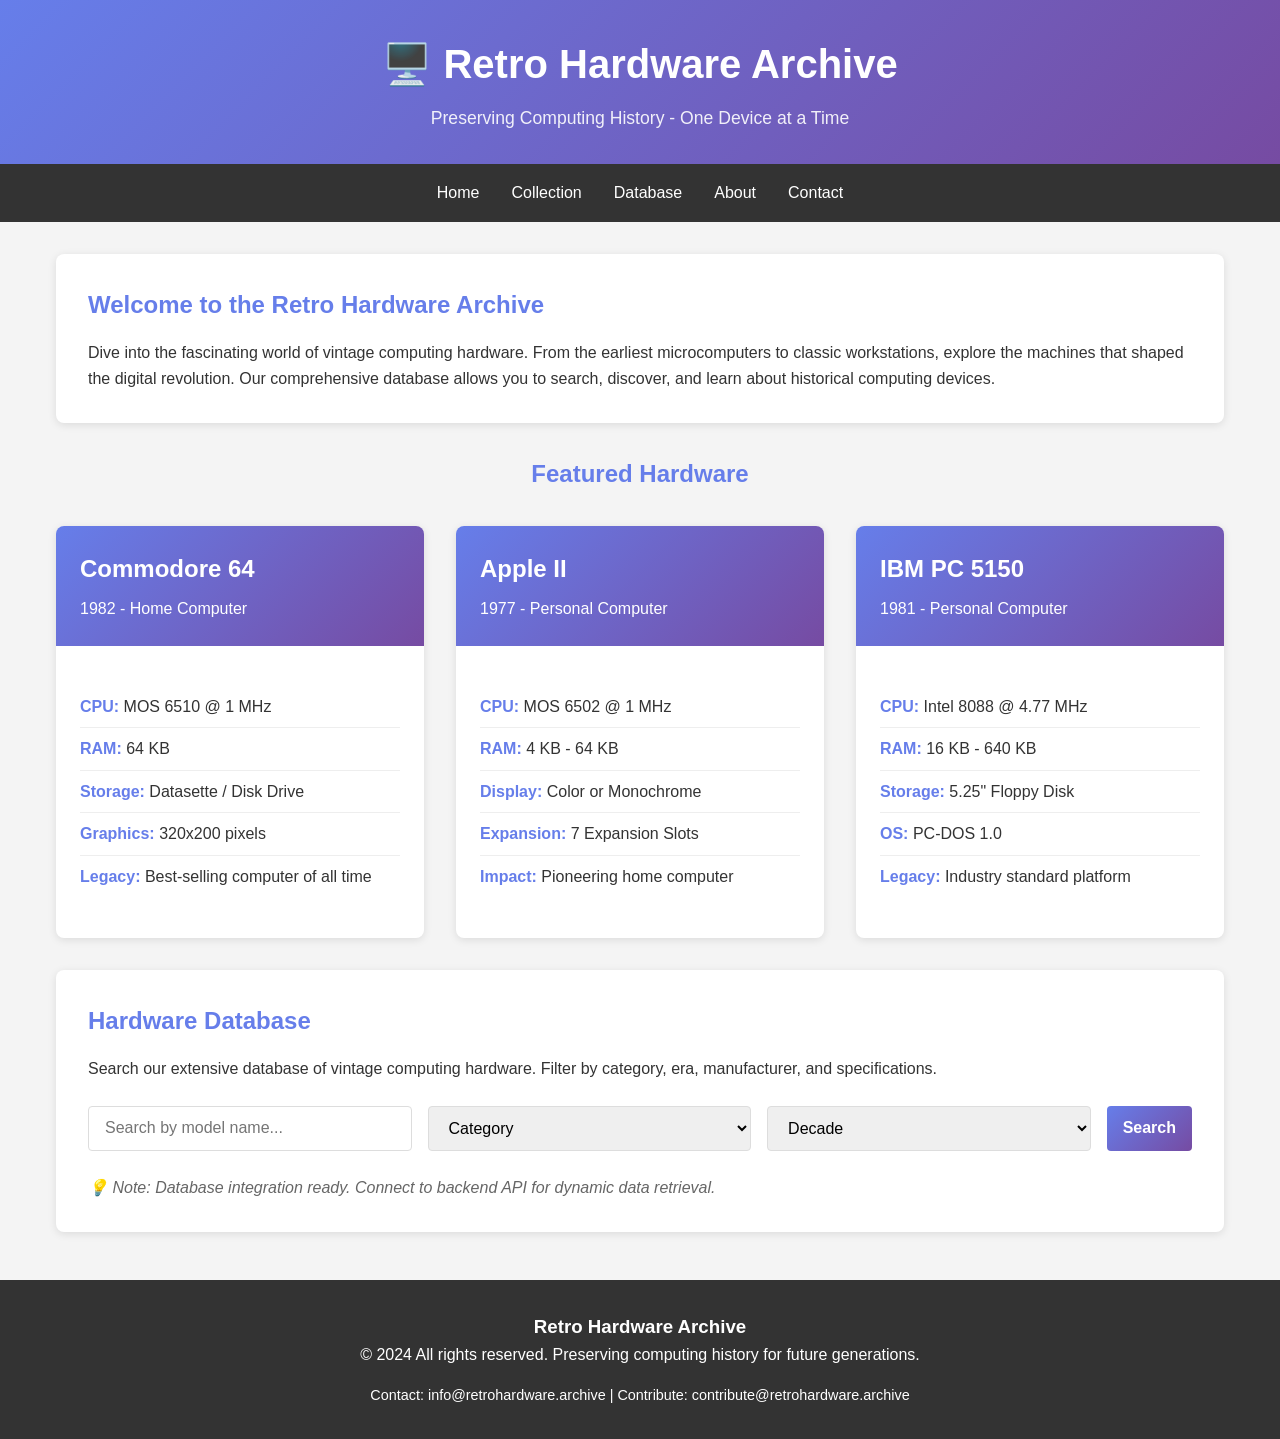
==== index.html @ ab349e1a "Add files via upload" ====
<!DOCTYPE html>
<html lang="en">
<head>
    <meta charset="UTF-8">
    <meta name="viewport" content="width=device-width, initial-scale=1.0">
    <title>Retro Hardware Archive - Exploring Computing History</title>
    <style>
        * {
            margin: 0;
            padding: 0;
            box-sizing: border-box;
        }
        
        body {
            font-family: 'Segoe UI', Tahoma, Geneva, Verdana, sans-serif;
            line-height: 1.6;
            color: #333;
            background-color: #f4f4f4;
        }
        
        header {
            background: linear-gradient(135deg, #667eea 0%, #764ba2 100%);
            color: white;
            padding: 2rem 0;
            text-align: center;
            box-shadow: 0 2px 5px rgba(0,0,0,0.1);
        }
        
        header h1 {
            font-size: 2.5rem;
            margin-bottom: 0.5rem;
        }
        
        header p {
            font-size: 1.1rem;
            opacity: 0.9;
        }
        
        nav {
            background-color: #333;
            padding: 1rem 0;
            position: sticky;
            top: 0;
            z-index: 100;
        }
        
        nav ul {
            list-style: none;
            display: flex;
            justify-content: center;
            gap: 2rem;
            flex-wrap: wrap;
            padding: 0 1rem;
        }
        
        nav a {
            color: white;
            text-decoration: none;
            font-weight: 500;
            transition: color 0.3s;
        }
        
        nav a:hover {
            color: #667eea;
        }
        
        .container {
            max-width: 1200px;
            margin: 2rem auto;
            padding: 0 1rem;
        }
        
        .intro-section {
            background: white;
            padding: 2rem;
            border-radius: 8px;
            box-shadow: 0 2px 8px rgba(0,0,0,0.1);
            margin-bottom: 2rem;
        }
        
        .intro-section h2 {
            color: #667eea;
            margin-bottom: 1rem;
        }
        
        .hardware-grid {
            display: grid;
            grid-template-columns: repeat(auto-fit, minmax(300px, 1fr));
            gap: 2rem;
            margin-top: 2rem;
        }
        
        .hardware-card {
            background: white;
            border-radius: 8px;
            overflow: hidden;
            box-shadow: 0 2px 8px rgba(0,0,0,0.1);
            transition: transform 0.3s, box-shadow 0.3s;
        }
        
        .hardware-card:hover {
            transform: translateY(-5px);
            box-shadow: 0 4px 16px rgba(0,0,0,0.15);
        }
        
        .hardware-card-header {
            background: linear-gradient(135deg, #667eea 0%, #764ba2 100%);
            color: white;
            padding: 1.5rem;
        }
        
        .hardware-card-header h3 {
            font-size: 1.5rem;
            margin-bottom: 0.5rem;
        }
        
        .hardware-card-body {
            padding: 1.5rem;
        }
        
        .specs {
            list-style: none;
            margin: 1rem 0;
        }
        
        .specs li {
            padding: 0.5rem 0;
            border-bottom: 1px solid #eee;
        }
        
        .specs li:last-child {
            border-bottom: none;
        }
        
        .specs strong {
            color: #667eea;
        }
        
        .db-section {
            background: white;
            padding: 2rem;
            border-radius: 8px;
            box-shadow: 0 2px 8px rgba(0,0,0,0.1);
            margin-top: 2rem;
        }
        
        .db-section h2 {
            color: #667eea;
            margin-bottom: 1rem;
        }
        
        .search-form {
            display: flex;
            gap: 1rem;
            margin: 1.5rem 0;
            flex-wrap: wrap;
        }
        
        .search-form input,
        .search-form select,
        .search-form button {
            padding: 0.75rem 1rem;
            border: 1px solid #ddd;
            border-radius: 4px;
            font-size: 1rem;
        }
        
        .search-form input,
        .search-form select {
            flex: 1;
            min-width: 150px;
        }
        
        .search-form button {
            background: linear-gradient(135deg, #667eea 0%, #764ba2 100%);
            color: white;
            border: none;
            cursor: pointer;
            font-weight: 600;
            transition: opacity 0.3s;
        }
        
        .search-form button:hover {
            opacity: 0.9;
        }
        
        footer {
            background-color: #333;
            color: white;
            text-align: center;
            padding: 2rem;
            margin-top: 3rem;
        }
        
        @media (max-width: 768px) {
            header h1 {
                font-size: 1.8rem;
            }
            
            nav ul {
                gap: 1rem;
            }
            
            .hardware-grid {
                grid-template-columns: 1fr;
            }
        }
    </style>
</head>
<body>
    <header>
        <h1>🖥️ Retro Hardware Archive</h1>
        <p>Preserving Computing History - One Device at a Time</p>
    </header>
    
    <nav>
        <ul>
            <li><a href="#home">Home</a></li>
            <li><a href="#collection">Collection</a></li>
            <li><a href="#database">Database</a></li>
            <li><a href="#about">About</a></li>
            <li><a href="#contact">Contact</a></li>
        </ul>
    </nav>
    
    <div class="container">
        <section class="intro-section" id="home">
            <h2>Welcome to the Retro Hardware Archive</h2>
            <p>Dive into the fascinating world of vintage computing hardware. From the earliest microcomputers to classic workstations, explore the machines that shaped the digital revolution. Our comprehensive database allows you to search, discover, and learn about historical computing devices.</p>
        </section>
        
        <section id="collection">
            <h2 style="text-align: center; color: #667eea; margin-bottom: 2rem;">Featured Hardware</h2>
            
            <div class="hardware-grid">
                <div class="hardware-card">
                    <div class="hardware-card-header">
                        <h3>Commodore 64</h3>
                        <p>1982 - Home Computer</p>
                    </div>
                    <div class="hardware-card-body">
                        <ul class="specs">
                            <li><strong>CPU:</strong> MOS 6510 @ 1 MHz</li>
                            <li><strong>RAM:</strong> 64 KB</li>
                            <li><strong>Storage:</strong> Datasette / Disk Drive</li>
                            <li><strong>Graphics:</strong> 320x200 pixels</li>
                            <li><strong>Legacy:</strong> Best-selling computer of all time</li>
                        </ul>
                    </div>
                </div>
                
                <div class="hardware-card">
                    <div class="hardware-card-header">
                        <h3>Apple II</h3>
                        <p>1977 - Personal Computer</p>
                    </div>
                    <div class="hardware-card-body">
                        <ul class="specs">
                            <li><strong>CPU:</strong> MOS 6502 @ 1 MHz</li>
                            <li><strong>RAM:</strong> 4 KB - 64 KB</li>
                            <li><strong>Display:</strong> Color or Monochrome</li>
                            <li><strong>Expansion:</strong> 7 Expansion Slots</li>
                            <li><strong>Impact:</strong> Pioneering home computer</li>
                        </ul>
                    </div>
                </div>
                
                <div class="hardware-card">
                    <div class="hardware-card-header">
                        <h3>IBM PC 5150</h3>
                        <p>1981 - Personal Computer</p>
                    </div>
                    <div class="hardware-card-body">
                        <ul class="specs">
                            <li><strong>CPU:</strong> Intel 8088 @ 4.77 MHz</li>
                            <li><strong>RAM:</strong> 16 KB - 640 KB</li>
                            <li><strong>Storage:</strong> 5.25" Floppy Disk</li>
                            <li><strong>OS:</strong> PC-DOS 1.0</li>
                            <li><strong>Legacy:</strong> Industry standard platform</li>
                        </ul>
                    </div>
                </div>
            </div>
        </section>
        
        <section class="db-section" id="database">
            <h2>Hardware Database</h2>
            <p>Search our extensive database of vintage computing hardware. Filter by category, era, manufacturer, and specifications.</p>
            
            <div class="search-form">
                <input type="text" placeholder="Search by model name...">
                <select>
                    <option value="">Category</option>
                    <option value="computer">Computer</option>
                    <option value="peripheral">Peripheral</option>
                    <option value="console">Gaming Console</option>
                    <option value="monitor">Monitor</option>
                </select>
                <select>
                    <option value="">Decade</option>
                    <option value="1970s">1970s</option>
                    <option value="1980s">1980s</option>
                    <option value="1990s">1990s</option>
                    <option value="2000s">2000s</option>
                </select>
                <button onclick="searchDatabase()">Search</button>
            </div>
            
            <p style="font-style: italic; color: #666; margin-top: 1rem;">💡 Note: Database integration ready. Connect to backend API for dynamic data retrieval.</p>
        </section>
    </div>
    
    <footer id="contact">
        <h3>Retro Hardware Archive</h3>
        <p>&copy; 2024 All rights reserved. Preserving computing history for future generations.</p>
        <p style="margin-top: 1rem; font-size: 0.9rem;">Contact: info@retrohardware.archive | Contribute: contribute@retrohardware.archive</p>
    </footer>
    
    <script>
        function searchDatabase() {
            const searchInput = document.querySelector('.search-form input').value;
            const category = document.querySelector('.search-form select:nth-of-type(1)').value;
            const decade = document.querySelector('.search-form select:nth-of-type(2)').value;
            
            console.log('Search Query:', {
                search: searchInput,
                category: category,
                decade: decade
            });
            
            // TODO: Implement API call to backend database
            // Example: fetch('/api/hardware/search', {
            //     method: 'POST',
            //     body: JSON.stringify({ search: searchInput, category, decade })
            // })
            
            alert('Database search functionality ready for backend integration!');
        }
    </script>
</body>
</html>
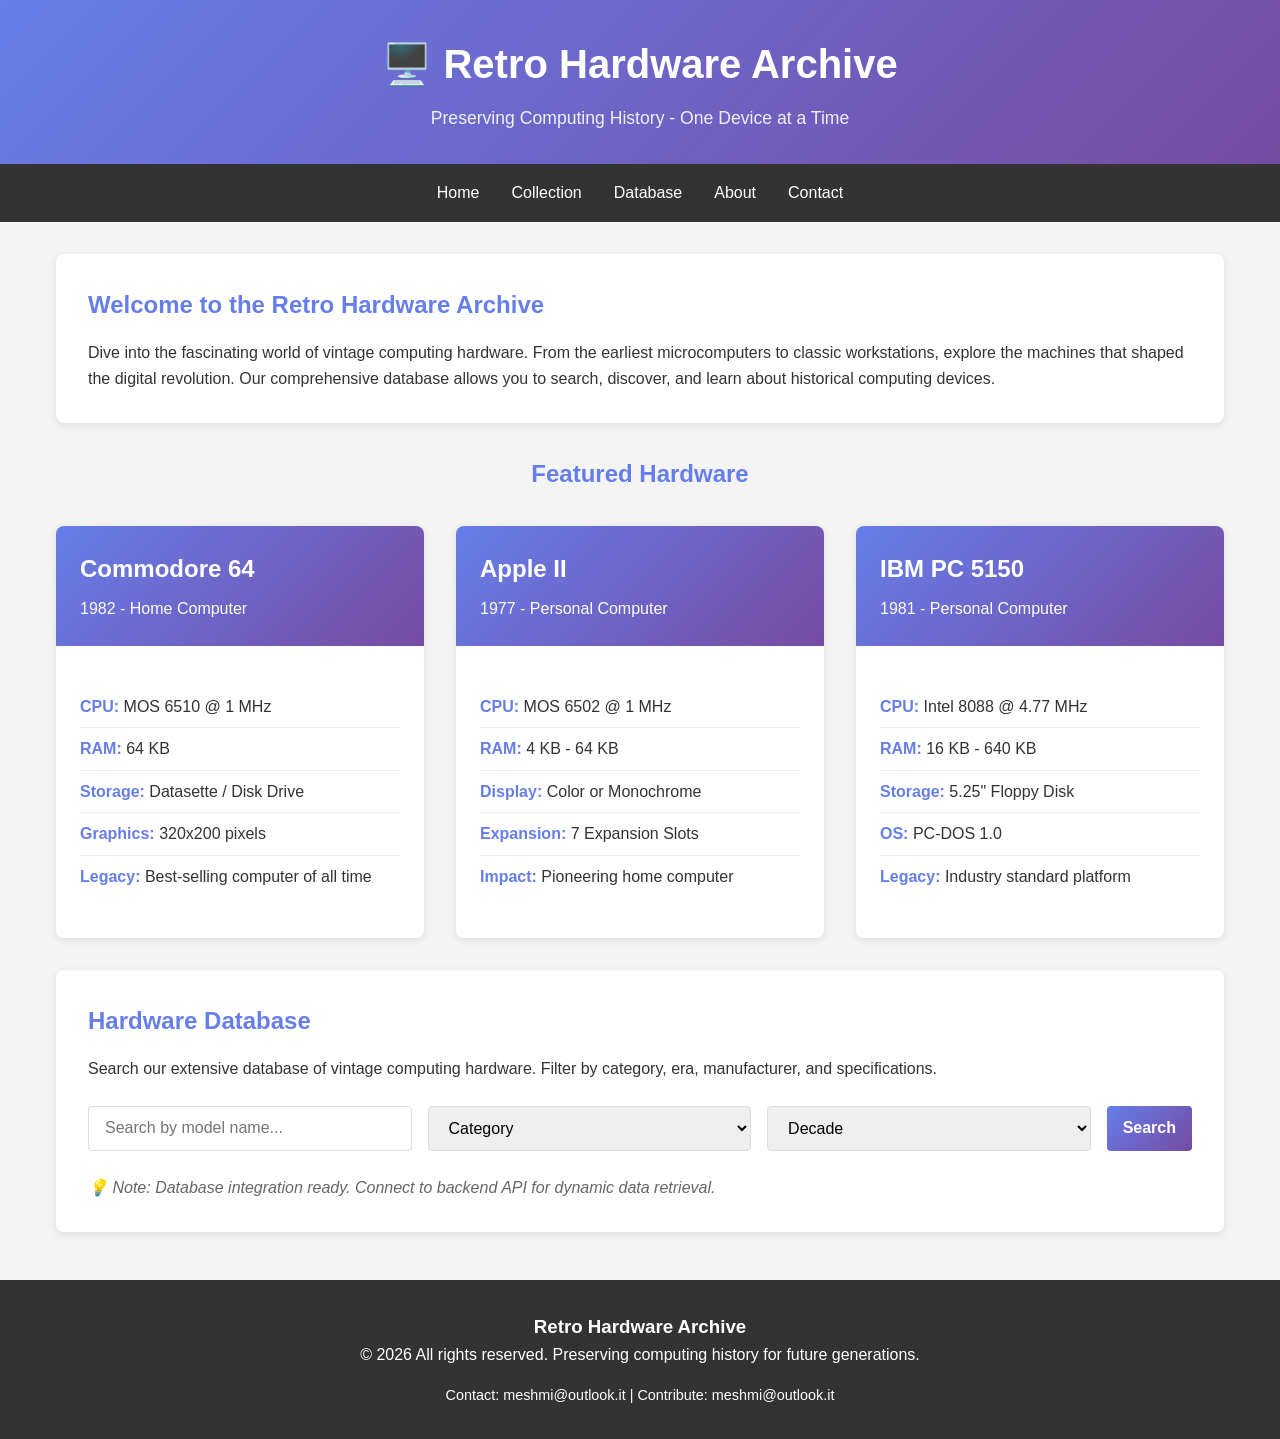
==== commit a1daaabb: "Add files via upload" ====
--- a/index.html
+++ b/index.html
@@ -312,8 +312,8 @@
     
     <footer id="contact">
         <h3>Retro Hardware Archive</h3>
-        <p>&copy; 2024 All rights reserved. Preserving computing history for future generations.</p>
-        <p style="margin-top: 1rem; font-size: 0.9rem;">Contact: info@retrohardware.archive | Contribute: contribute@retrohardware.archive</p>
+        <p>&copy; 2026 All rights reserved. Preserving computing history for future generations.</p>
+        <p style="margin-top: 1rem; font-size: 0.9rem;">Contact: meshmi@outlook.it | Contribute: meshmi@outlook.it</p>
     </footer>
     
     <script>
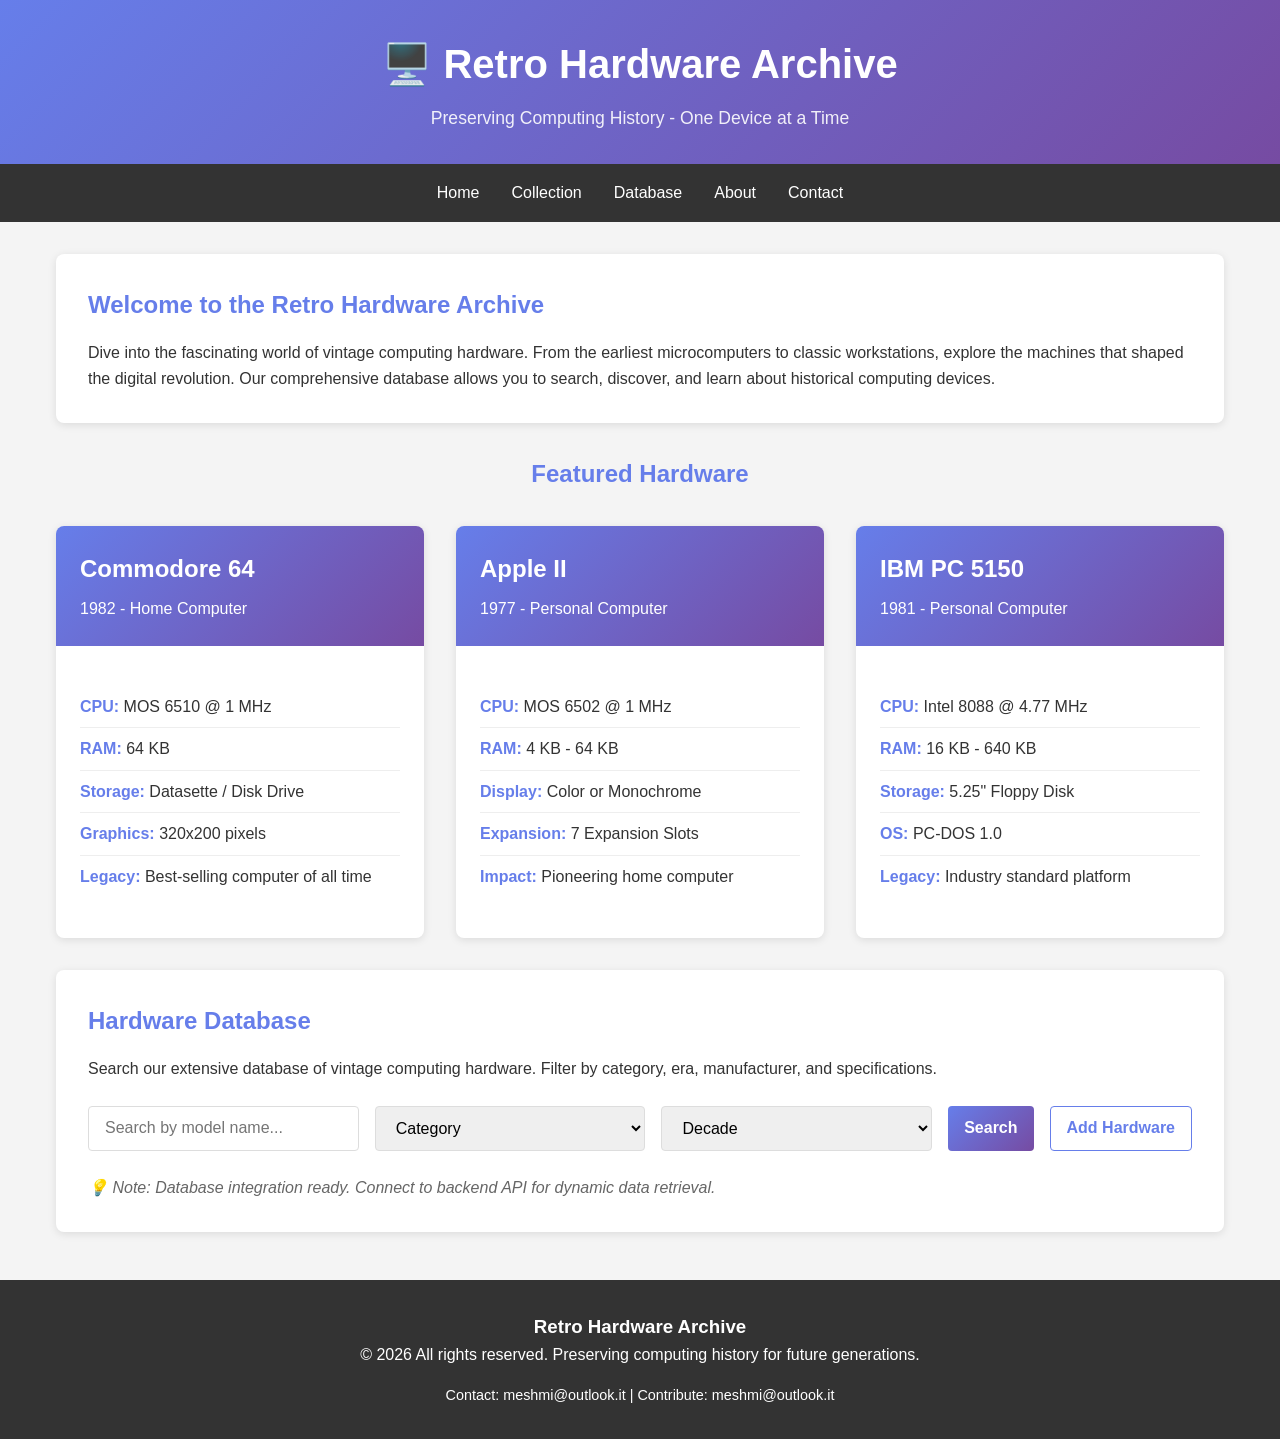
==== commit 1db66db6: "Add files via upload" ====
--- a/index.html
+++ b/index.html
@@ -304,8 +304,9 @@
                     <option value="2000s">2000s</option>
                 </select>
                 <button onclick="searchDatabase()">Search</button>
+                <button onclick="location.href='database_add.html'" style="background: #fff; color: #667eea; border: 1px solid #667eea; font-weight:600;">Add Hardware</button>
             </div>
-            
+
             <p style="font-style: italic; color: #666; margin-top: 1rem;">💡 Note: Database integration ready. Connect to backend API for dynamic data retrieval.</p>
         </section>
     </div>
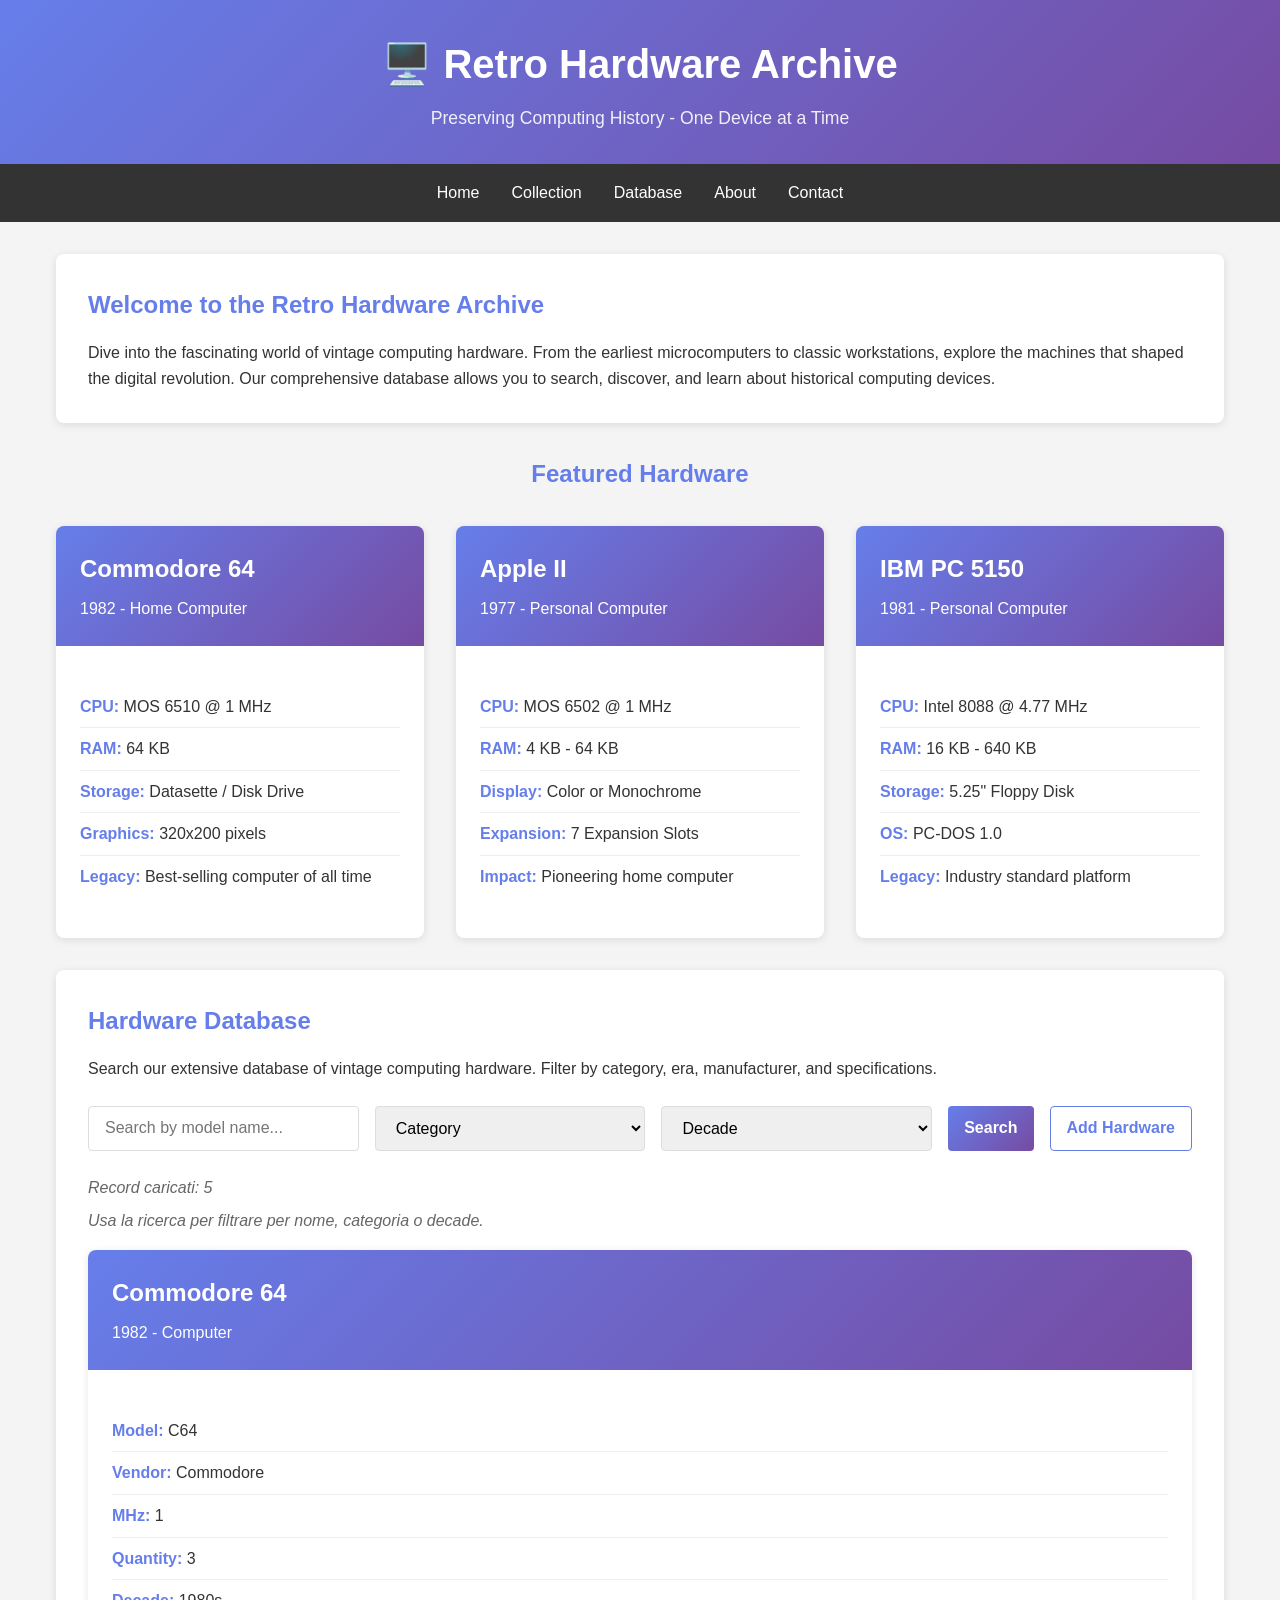
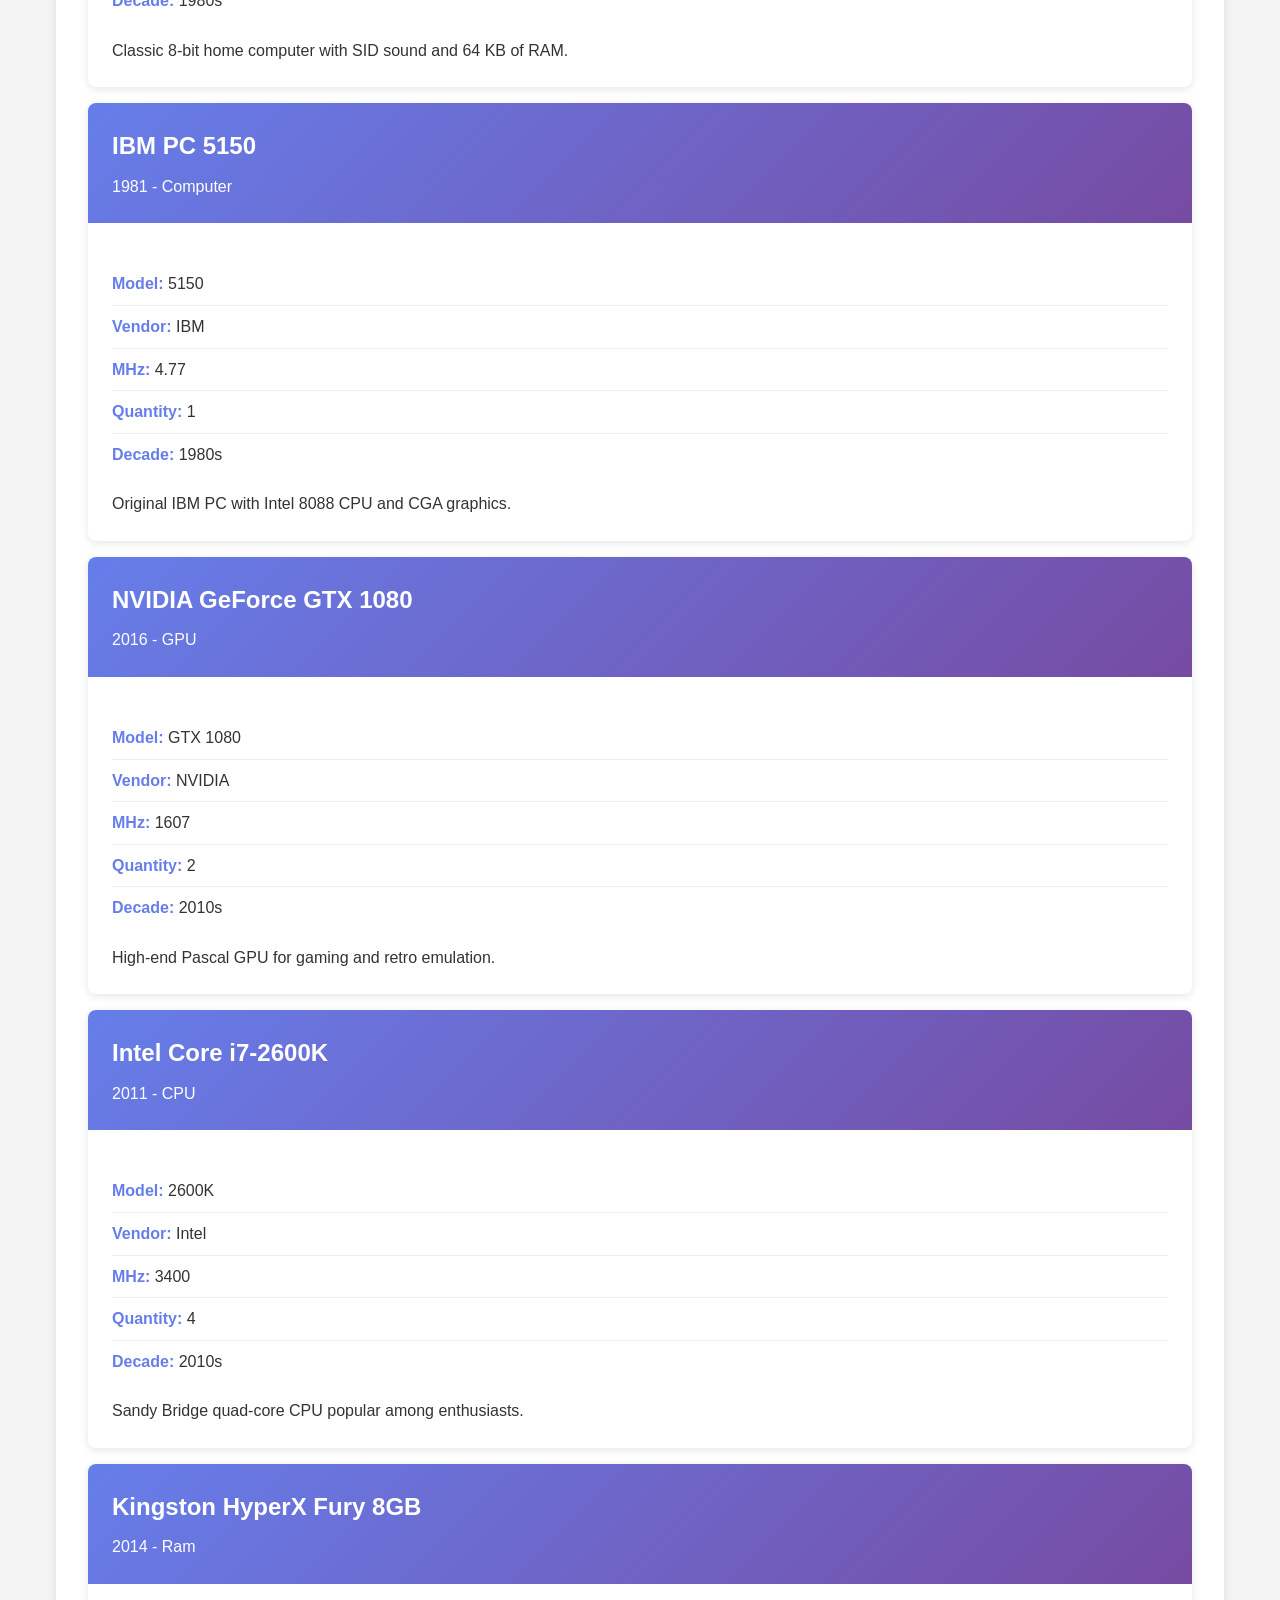
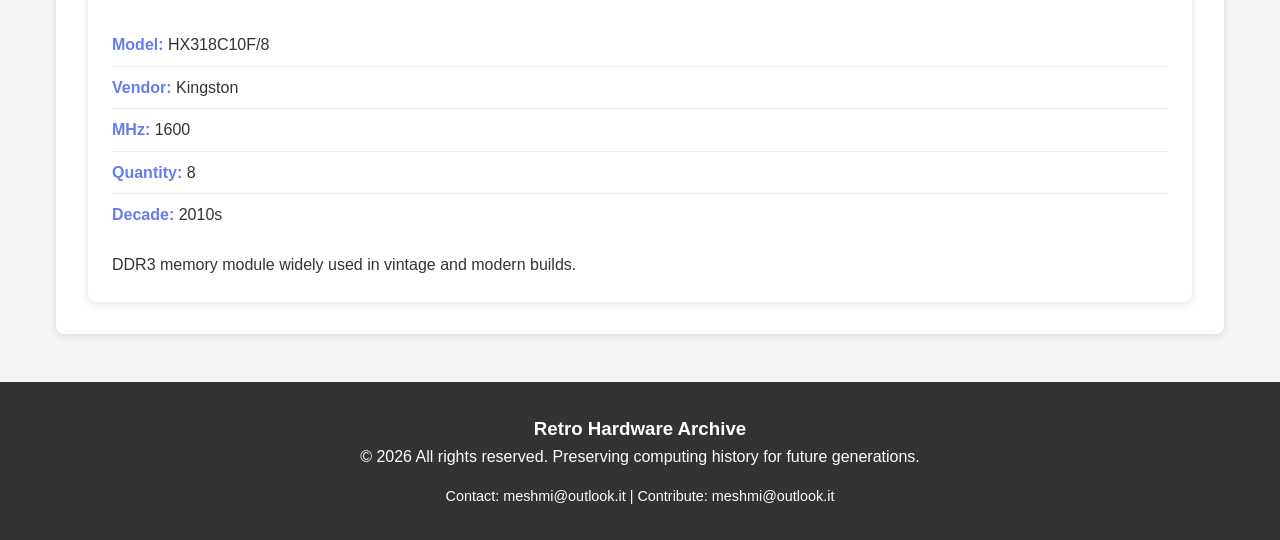
==== commit 2f391729: "Add files via upload" ====
--- a/index.html
+++ b/index.html
@@ -291,10 +291,6 @@
                 <input type="text" placeholder="Search by model name...">
                 <select>
                     <option value="">Category</option>
-                    <option value="computer">Computer</option>
-                    <option value="peripheral">Peripheral</option>
-                    <option value="console">Gaming Console</option>
-                    <option value="monitor">Monitor</option>
                 </select>
                 <select>
                     <option value="">Decade</option>
@@ -302,12 +298,16 @@
                     <option value="1980s">1980s</option>
                     <option value="1990s">1990s</option>
                     <option value="2000s">2000s</option>
+                    <option value="2010s">2010s</option>
+                    <option value="2020s">2020s</option>
                 </select>
-                <button onclick="searchDatabase()">Search</button>
-                <button onclick="location.href='database_add.html'" style="background: #fff; color: #667eea; border: 1px solid #667eea; font-weight:600;">Add Hardware</button>
+                <button type="button" onclick="searchDatabase()">Search</button>
+                <button type="button" onclick="location.href='database_add.html'" style="background: #fff; color: #667eea; border: 1px solid #667eea; font-weight:600;">Add Hardware</button>
             </div>
 
-            <p style="font-style: italic; color: #666; margin-top: 1rem;">💡 Note: Database integration ready. Connect to backend API for dynamic data retrieval.</p>
+            <p id="dbCount" style="font-style: italic; color: #666; margin-top: 1rem;">Caricamento database in corso...</p>
+            <p id="dbMessage" style="font-style: italic; color: #666; margin-top: 0.5rem;"></p>
+            <div id="dbResults"></div>
         </section>
     </div>
     
@@ -318,25 +318,85 @@
     </footer>
     
     <script>
+        let hardwareData = [];
+
+        async function loadHardwareDatabase() {
+            try {
+                const response = await fetch('hardware_database.json');
+                if (!response.ok) throw new Error('Impossibile caricare hardware_database.json');
+                hardwareData = await response.json();
+                populateCategoryFilter();
+                renderDatabaseResults(hardwareData);
+                document.getElementById('dbCount').textContent = `Record caricati: ${hardwareData.length}`;
+                document.getElementById('dbMessage').textContent = 'Usa la ricerca per filtrare per nome, categoria o decade.';
+            } catch (error) {
+                document.getElementById('dbCount').textContent = 'Errore nel caricamento del database.';
+                document.getElementById('dbMessage').textContent = error.message;
+            }
+        }
+
+        function populateCategoryFilter() {
+            const categorySelect = document.querySelector('.search-form select');
+            const categories = [...new Set(hardwareData.map(item => item.category).filter(Boolean))].sort();
+            categories.forEach(category => {
+                const option = document.createElement('option');
+                option.value = category.toLowerCase();
+                option.textContent = category;
+                categorySelect.appendChild(option);
+            });
+        }
+
+        function renderDatabaseResults(items) {
+            const results = document.getElementById('dbResults');
+            if (!items.length) {
+                results.innerHTML = '<p style="color:#555; margin-top:1rem;">Nessun risultato trovato con i criteri selezionati.</p>';
+                return;
+            }
+
+            results.innerHTML = items.map(item => {
+                const decade = item.year ? `${Math.floor(item.year / 10) * 10}s` : 'Sconosciuta';
+                return `
+                    <div class="hardware-card" style="margin-top:1rem;">
+                        <div class="hardware-card-header">
+                            <h3>${item.name}</h3>
+                            <p>${item.year || 'Anno sconosciuto'} - ${item.category || 'Categoria sconosciuta'}</p>
+                        </div>
+                        <div class="hardware-card-body">
+                            <ul class="specs">
+                                <li><strong>Model:</strong> ${item.model || '—'}</li>
+                                <li><strong>Vendor:</strong> ${item.vendor || '—'}</li>
+                                <li><strong>MHz:</strong> ${item.megahertz ?? '—'}</li>
+                                <li><strong>Quantity:</strong> ${item.quantity ?? '—'}</li>
+                                <li><strong>Decade:</strong> ${decade}</li>
+                            </ul>
+                            <p>${item.description || ''}</p>
+                        </div>
+                    </div>`;
+            }).join('');
+        }
+
         function searchDatabase() {
-            const searchInput = document.querySelector('.search-form input').value;
+            const searchInput = document.querySelector('.search-form input').value.trim().toLowerCase();
             const category = document.querySelector('.search-form select:nth-of-type(1)').value;
             const decade = document.querySelector('.search-form select:nth-of-type(2)').value;
-            
-            console.log('Search Query:', {
-                search: searchInput,
-                category: category,
-                decade: decade
+
+            const filtered = hardwareData.filter(item => {
+                const matchesSearch = !searchInput || [item.name, item.model, item.vendor, item.description]
+                    .filter(Boolean)
+                    .some(value => value.toLowerCase().includes(searchInput));
+
+                const matchesCategory = !category || (item.category && item.category.toLowerCase() === category);
+                const itemDecade = item.year ? `${Math.floor(item.year / 10) * 10}s` : '';
+                const matchesDecade = !decade || itemDecade === decade;
+
+                return matchesSearch && matchesCategory && matchesDecade;
             });
-            
-            // TODO: Implement API call to backend database
-            // Example: fetch('/api/hardware/search', {
-            //     method: 'POST',
-            //     body: JSON.stringify({ search: searchInput, category, decade })
-            // })
-            
-            alert('Database search functionality ready for backend integration!');
-        }
+
+            renderDatabaseResults(filtered);
+            document.getElementById('dbCount').textContent = `Risultati: ${filtered.length} / ${hardwareData.length}`;
+        }
+
+        loadHardwareDatabase();
     </script>
 </body>
 </html>
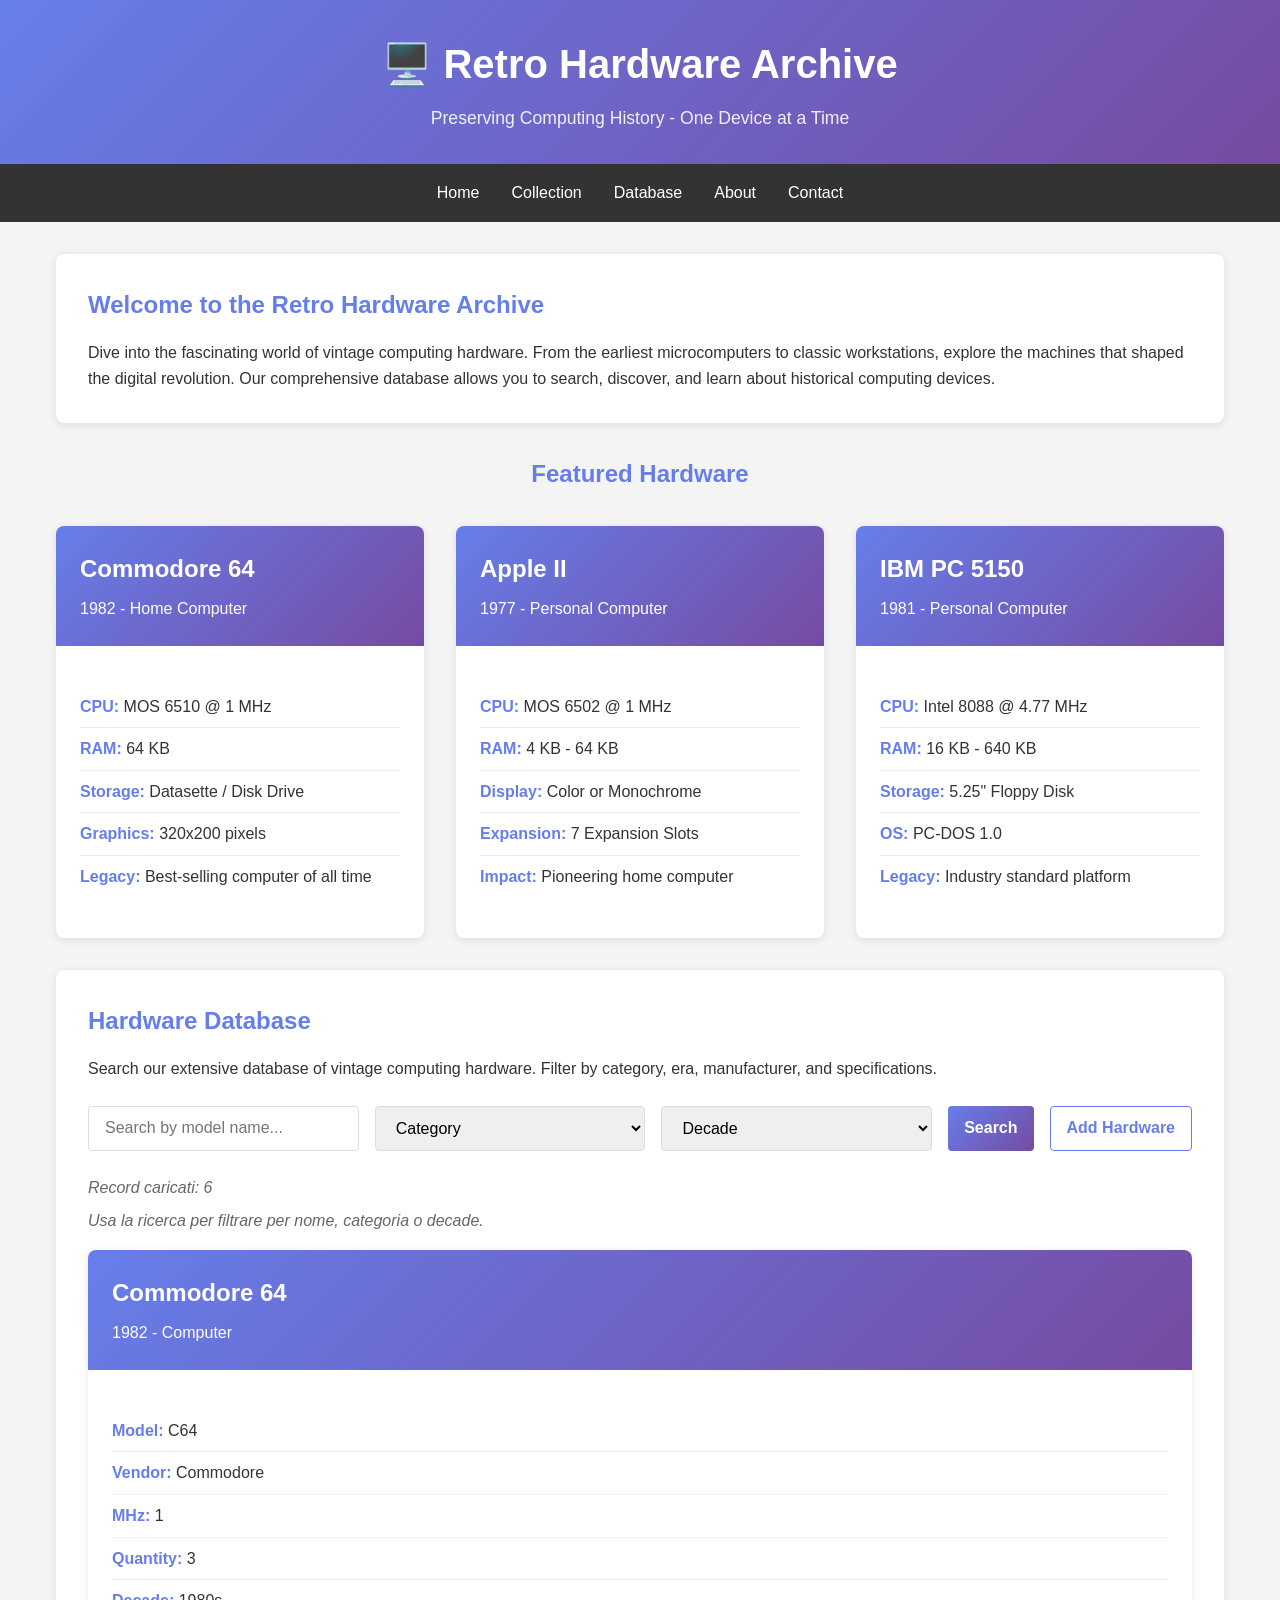
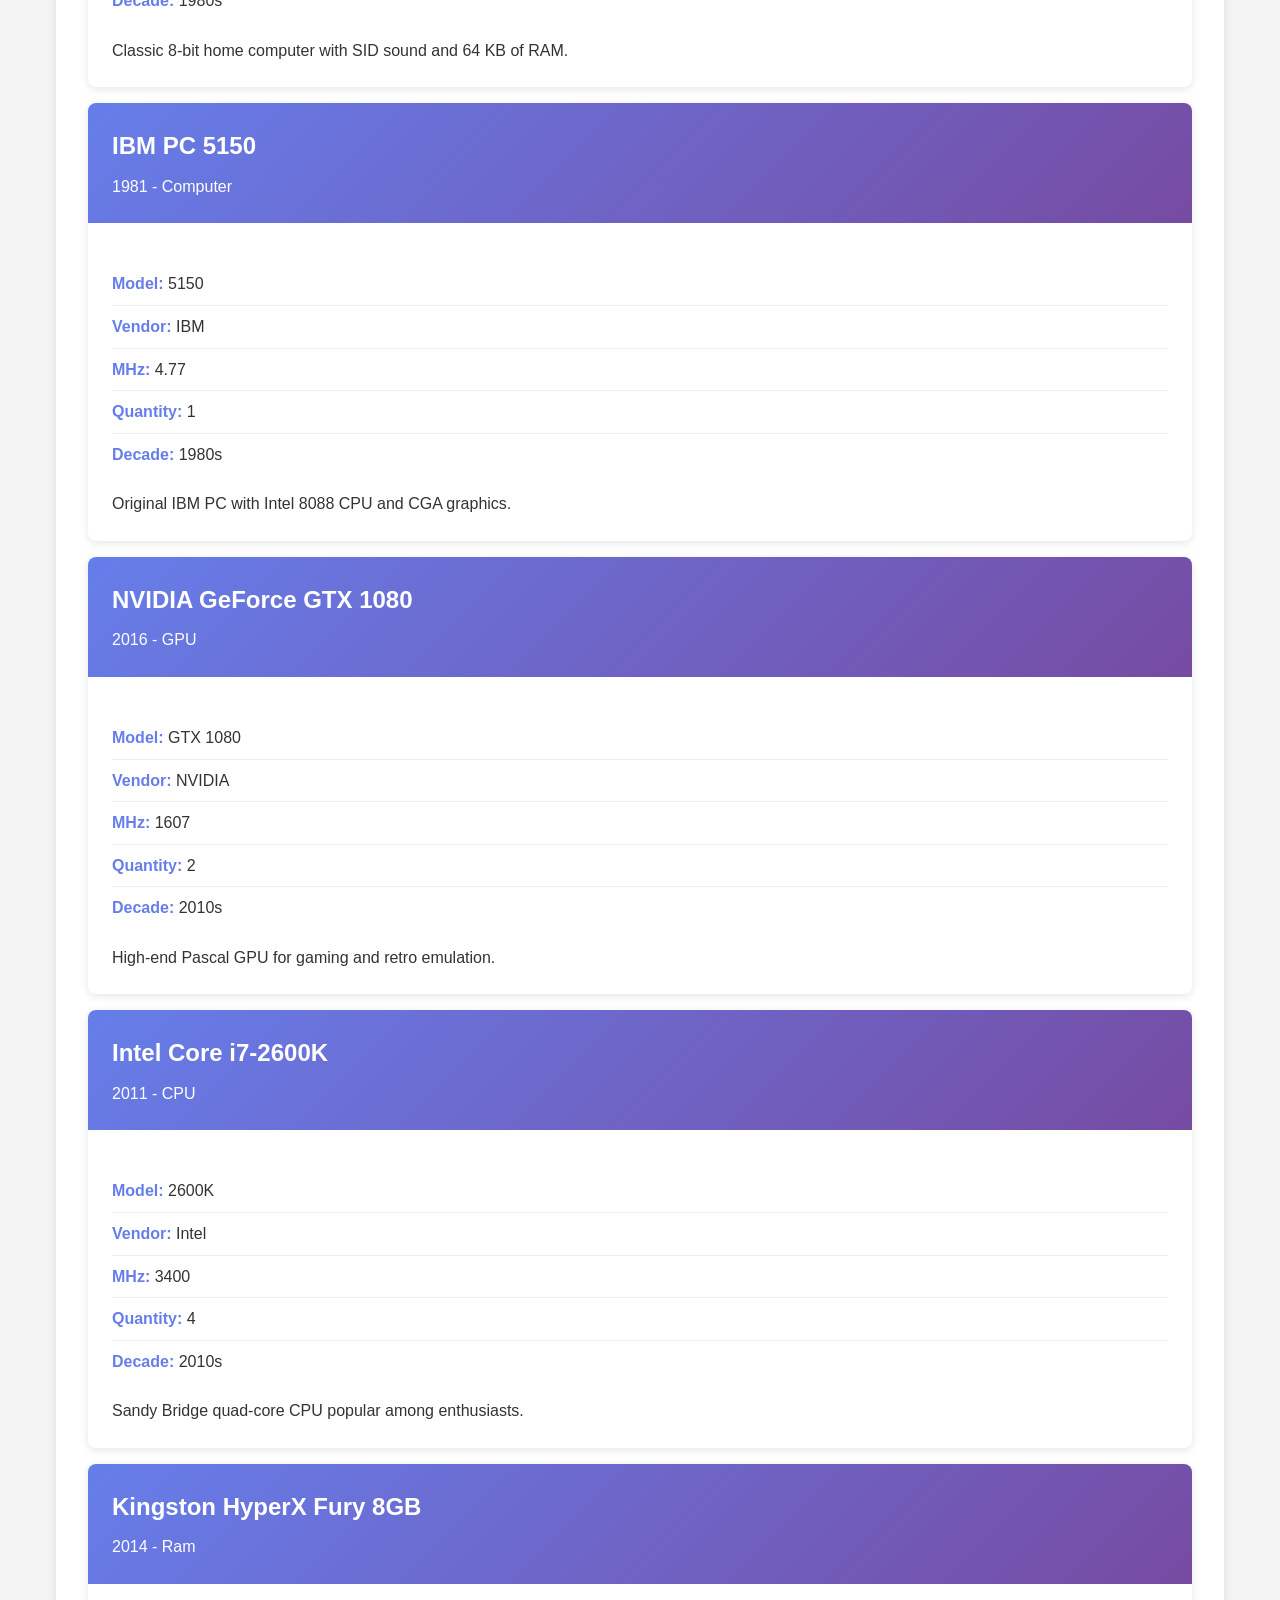
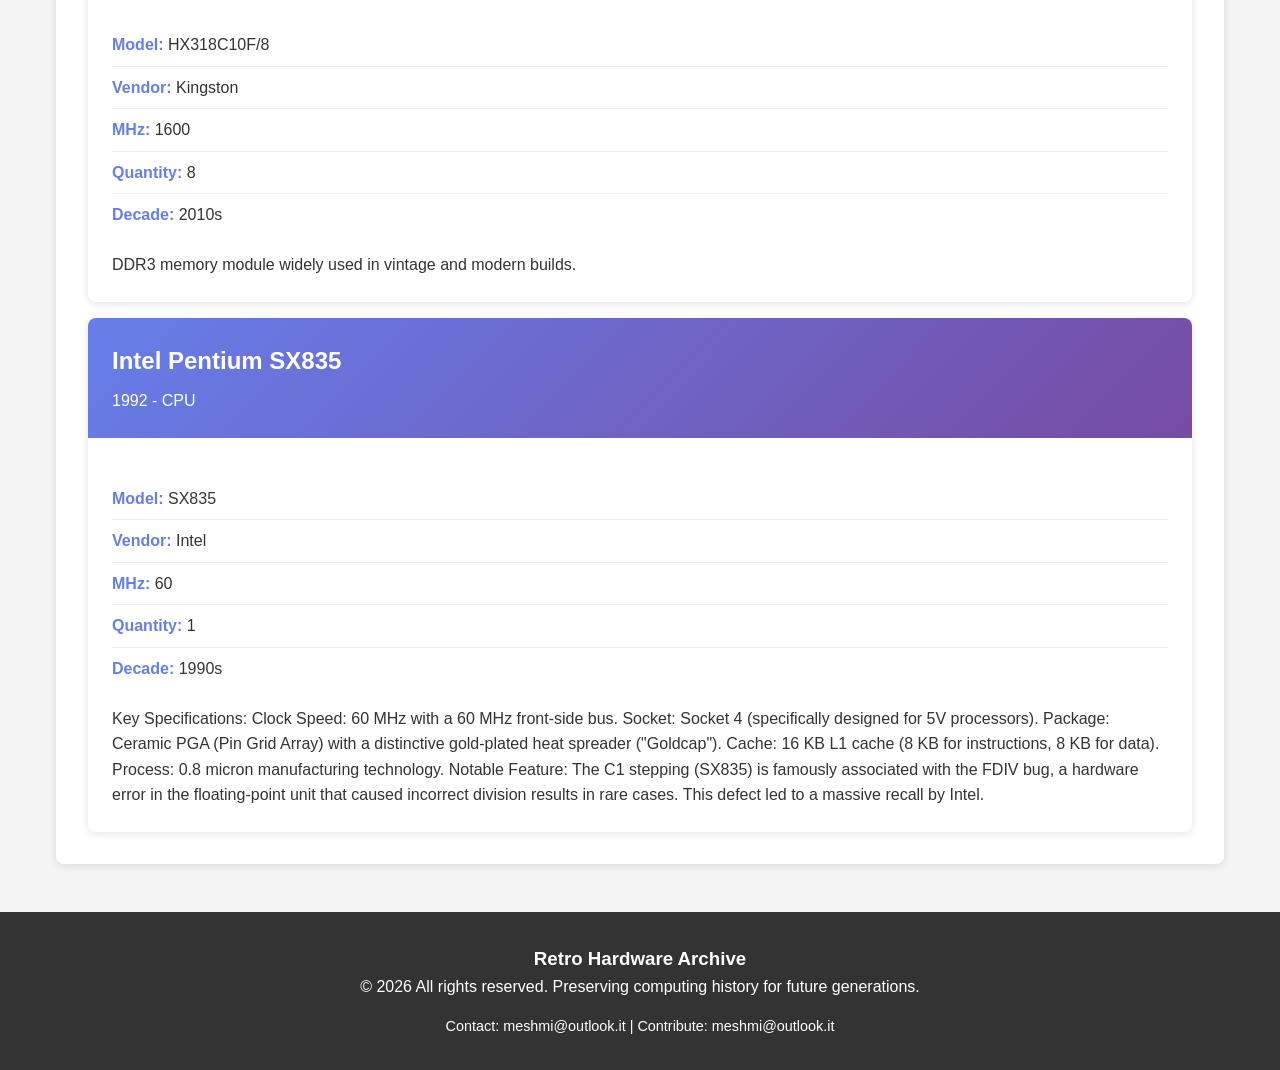
==== commit 36043cf5: "Add files via upload" ====
--- a/index.html
+++ b/index.html
@@ -1,6 +1,7 @@
 <!DOCTYPE html>
 <html lang="en">
 <head>
+    <!-- Start cookieyes banner --> <script id="cookieyes" type="text/javascript" src="https://cdn-cookieyes.com/client_data/850fa9330444602e21e9b991c3d257bf/script.js"></script> <!-- End cookieyes banner -->
     <meta charset="UTF-8">
     <meta name="viewport" content="width=device-width, initial-scale=1.0">
     <title>Retro Hardware Archive - Exploring Computing History</title>
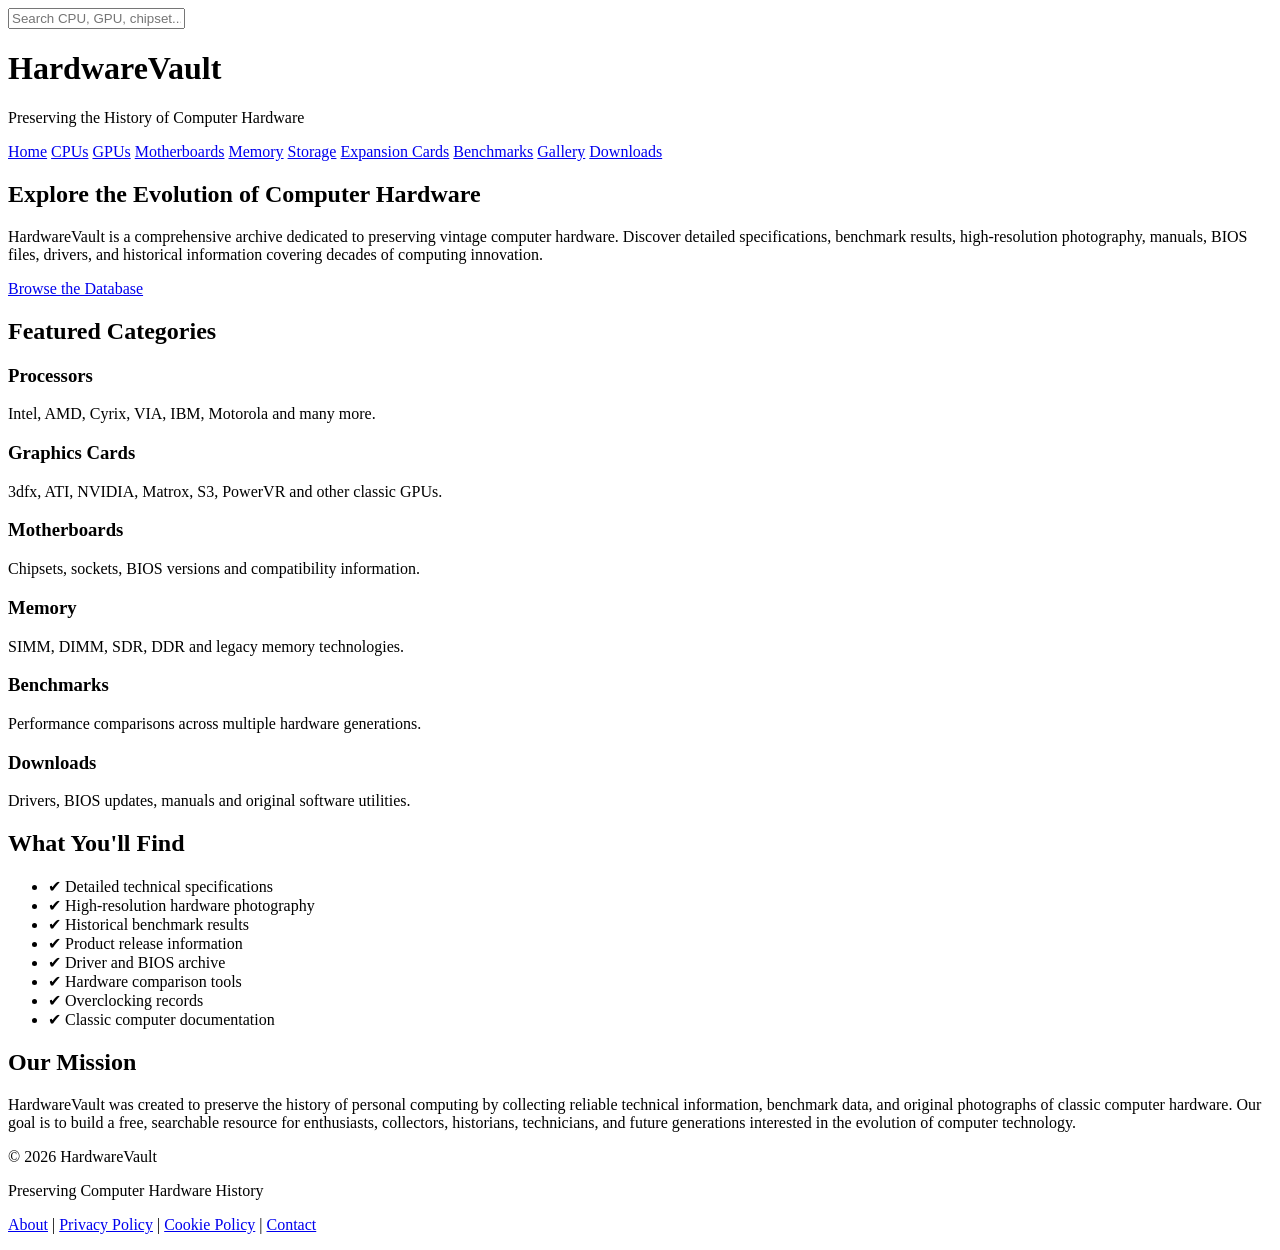
==== commit 69761901: "Add files via upload" ====
--- a/index.html
+++ b/index.html
@@ -1,403 +1,171 @@
 <!DOCTYPE html>
 <html lang="en">
+
 <head>
+<script async src="https://www.googletagmanager.com/gtag/js?id=G-RVZFMPSZFN"></script>
+<script>
+  window.dataLayer = window.dataLayer || [];
+  function gtag(){dataLayer.push(arguments);}
+  gtag('js', new Date());
+
+  gtag('config', 'G-RVZFMPSZFN');
+</script>
     <!-- Start cookieyes banner --> <script id="cookieyes" type="text/javascript" src="https://cdn-cookieyes.com/client_data/850fa9330444602e21e9b991c3d257bf/script.js"></script> <!-- End cookieyes banner -->
     <meta charset="UTF-8">
     <meta name="viewport" content="width=device-width, initial-scale=1.0">
-    <title>Retro Hardware Archive - Exploring Computing History</title>
-    <style>
-        * {
-            margin: 0;
-            padding: 0;
-            box-sizing: border-box;
-        }
-        
-        body {
-            font-family: 'Segoe UI', Tahoma, Geneva, Verdana, sans-serif;
-            line-height: 1.6;
-            color: #333;
-            background-color: #f4f4f4;
-        }
-        
-        header {
-            background: linear-gradient(135deg, #667eea 0%, #764ba2 100%);
-            color: white;
-            padding: 2rem 0;
-            text-align: center;
-            box-shadow: 0 2px 5px rgba(0,0,0,0.1);
-        }
-        
-        header h1 {
-            font-size: 2.5rem;
-            margin-bottom: 0.5rem;
-        }
-        
-        header p {
-            font-size: 1.1rem;
-            opacity: 0.9;
-        }
-        
-        nav {
-            background-color: #333;
-            padding: 1rem 0;
-            position: sticky;
-            top: 0;
-            z-index: 100;
-        }
-        
-        nav ul {
-            list-style: none;
-            display: flex;
-            justify-content: center;
-            gap: 2rem;
-            flex-wrap: wrap;
-            padding: 0 1rem;
-        }
-        
-        nav a {
-            color: white;
-            text-decoration: none;
-            font-weight: 500;
-            transition: color 0.3s;
-        }
-        
-        nav a:hover {
-            color: #667eea;
-        }
-        
-        .container {
-            max-width: 1200px;
-            margin: 2rem auto;
-            padding: 0 1rem;
-        }
-        
-        .intro-section {
-            background: white;
-            padding: 2rem;
-            border-radius: 8px;
-            box-shadow: 0 2px 8px rgba(0,0,0,0.1);
-            margin-bottom: 2rem;
-        }
-        
-        .intro-section h2 {
-            color: #667eea;
-            margin-bottom: 1rem;
-        }
-        
-        .hardware-grid {
-            display: grid;
-            grid-template-columns: repeat(auto-fit, minmax(300px, 1fr));
-            gap: 2rem;
-            margin-top: 2rem;
-        }
-        
-        .hardware-card {
-            background: white;
-            border-radius: 8px;
-            overflow: hidden;
-            box-shadow: 0 2px 8px rgba(0,0,0,0.1);
-            transition: transform 0.3s, box-shadow 0.3s;
-        }
-        
-        .hardware-card:hover {
-            transform: translateY(-5px);
-            box-shadow: 0 4px 16px rgba(0,0,0,0.15);
-        }
-        
-        .hardware-card-header {
-            background: linear-gradient(135deg, #667eea 0%, #764ba2 100%);
-            color: white;
-            padding: 1.5rem;
-        }
-        
-        .hardware-card-header h3 {
-            font-size: 1.5rem;
-            margin-bottom: 0.5rem;
-        }
-        
-        .hardware-card-body {
-            padding: 1.5rem;
-        }
-        
-        .specs {
-            list-style: none;
-            margin: 1rem 0;
-        }
-        
-        .specs li {
-            padding: 0.5rem 0;
-            border-bottom: 1px solid #eee;
-        }
-        
-        .specs li:last-child {
-            border-bottom: none;
-        }
-        
-        .specs strong {
-            color: #667eea;
-        }
-        
-        .db-section {
-            background: white;
-            padding: 2rem;
-            border-radius: 8px;
-            box-shadow: 0 2px 8px rgba(0,0,0,0.1);
-            margin-top: 2rem;
-        }
-        
-        .db-section h2 {
-            color: #667eea;
-            margin-bottom: 1rem;
-        }
-        
-        .search-form {
-            display: flex;
-            gap: 1rem;
-            margin: 1.5rem 0;
-            flex-wrap: wrap;
-        }
-        
-        .search-form input,
-        .search-form select,
-        .search-form button {
-            padding: 0.75rem 1rem;
-            border: 1px solid #ddd;
-            border-radius: 4px;
-            font-size: 1rem;
-        }
-        
-        .search-form input,
-        .search-form select {
-            flex: 1;
-            min-width: 150px;
-        }
-        
-        .search-form button {
-            background: linear-gradient(135deg, #667eea 0%, #764ba2 100%);
-            color: white;
-            border: none;
-            cursor: pointer;
-            font-weight: 600;
-            transition: opacity 0.3s;
-        }
-        
-        .search-form button:hover {
-            opacity: 0.9;
-        }
-        
-        footer {
-            background-color: #333;
-            color: white;
-            text-align: center;
-            padding: 2rem;
-            margin-top: 3rem;
-        }
-        
-        @media (max-width: 768px) {
-            header h1 {
-                font-size: 1.8rem;
-            }
-            
-            nav ul {
-                gap: 1rem;
-            }
-            
-            .hardware-grid {
-                grid-template-columns: 1fr;
-            }
-        }
-    </style>
+
+<title>HardwareVault | Vintage Computer Hardware Database</title>
+
+<meta name="description" content="HardwareVault is a free archive of vintage computer hardware featuring detailed specifications, benchmark results, high-resolution photos, manuals, BIOS files, and historical information about CPUs, GPUs, motherboards, memory, and expansion cards.">
+
+<meta name="keywords" content="hardware database,vintage hardware,retro computers,CPU database,GPU database,benchmark archive,old hardware,overclock,hardware museum">
+
+<meta name="author" content="HardwareVault">
+
+<link rel="stylesheet" href="style.css">
+
+<link rel="icon" href="favicon.ico">
+
 </head>
+
+<input id="searchBox" placeholder="Search CPU, GPU, chipset..." />
+
+<div id="results"></div>
+
 <body>
-    <header>
-        <h1>🖥️ Retro Hardware Archive</h1>
-        <p>Preserving Computing History - One Device at a Time</p>
-    </header>
-    
-    <nav>
-        <ul>
-            <li><a href="#home">Home</a></li>
-            <li><a href="#collection">Collection</a></li>
-            <li><a href="#database">Database</a></li>
-            <li><a href="#about">About</a></li>
-            <li><a href="#contact">Contact</a></li>
-        </ul>
-    </nav>
-    
-    <div class="container">
-        <section class="intro-section" id="home">
-            <h2>Welcome to the Retro Hardware Archive</h2>
-            <p>Dive into the fascinating world of vintage computing hardware. From the earliest microcomputers to classic workstations, explore the machines that shaped the digital revolution. Our comprehensive database allows you to search, discover, and learn about historical computing devices.</p>
-        </section>
-        
-        <section id="collection">
-            <h2 style="text-align: center; color: #667eea; margin-bottom: 2rem;">Featured Hardware</h2>
-            
-            <div class="hardware-grid">
-                <div class="hardware-card">
-                    <div class="hardware-card-header">
-                        <h3>Commodore 64</h3>
-                        <p>1982 - Home Computer</p>
-                    </div>
-                    <div class="hardware-card-body">
-                        <ul class="specs">
-                            <li><strong>CPU:</strong> MOS 6510 @ 1 MHz</li>
-                            <li><strong>RAM:</strong> 64 KB</li>
-                            <li><strong>Storage:</strong> Datasette / Disk Drive</li>
-                            <li><strong>Graphics:</strong> 320x200 pixels</li>
-                            <li><strong>Legacy:</strong> Best-selling computer of all time</li>
-                        </ul>
-                    </div>
-                </div>
-                
-                <div class="hardware-card">
-                    <div class="hardware-card-header">
-                        <h3>Apple II</h3>
-                        <p>1977 - Personal Computer</p>
-                    </div>
-                    <div class="hardware-card-body">
-                        <ul class="specs">
-                            <li><strong>CPU:</strong> MOS 6502 @ 1 MHz</li>
-                            <li><strong>RAM:</strong> 4 KB - 64 KB</li>
-                            <li><strong>Display:</strong> Color or Monochrome</li>
-                            <li><strong>Expansion:</strong> 7 Expansion Slots</li>
-                            <li><strong>Impact:</strong> Pioneering home computer</li>
-                        </ul>
-                    </div>
-                </div>
-                
-                <div class="hardware-card">
-                    <div class="hardware-card-header">
-                        <h3>IBM PC 5150</h3>
-                        <p>1981 - Personal Computer</p>
-                    </div>
-                    <div class="hardware-card-body">
-                        <ul class="specs">
-                            <li><strong>CPU:</strong> Intel 8088 @ 4.77 MHz</li>
-                            <li><strong>RAM:</strong> 16 KB - 640 KB</li>
-                            <li><strong>Storage:</strong> 5.25" Floppy Disk</li>
-                            <li><strong>OS:</strong> PC-DOS 1.0</li>
-                            <li><strong>Legacy:</strong> Industry standard platform</li>
-                        </ul>
-                    </div>
-                </div>
-            </div>
-        </section>
-        
-        <section class="db-section" id="database">
-            <h2>Hardware Database</h2>
-            <p>Search our extensive database of vintage computing hardware. Filter by category, era, manufacturer, and specifications.</p>
-            
-            <div class="search-form">
-                <input type="text" placeholder="Search by model name...">
-                <select>
-                    <option value="">Category</option>
-                </select>
-                <select>
-                    <option value="">Decade</option>
-                    <option value="1970s">1970s</option>
-                    <option value="1980s">1980s</option>
-                    <option value="1990s">1990s</option>
-                    <option value="2000s">2000s</option>
-                    <option value="2010s">2010s</option>
-                    <option value="2020s">2020s</option>
-                </select>
-                <button type="button" onclick="searchDatabase()">Search</button>
-                <button type="button" onclick="location.href='database_add.html'" style="background: #fff; color: #667eea; border: 1px solid #667eea; font-weight:600;">Add Hardware</button>
-            </div>
 
-            <p id="dbCount" style="font-style: italic; color: #666; margin-top: 1rem;">Caricamento database in corso...</p>
-            <p id="dbMessage" style="font-style: italic; color: #666; margin-top: 0.5rem;"></p>
-            <div id="dbResults"></div>
-        </section>
-    </div>
-    
-    <footer id="contact">
-        <h3>Retro Hardware Archive</h3>
-        <p>&copy; 2026 All rights reserved. Preserving computing history for future generations.</p>
-        <p style="margin-top: 1rem; font-size: 0.9rem;">Contact: meshmi@outlook.it | Contribute: meshmi@outlook.it</p>
-    </footer>
-    
-    <script>
-        let hardwareData = [];
+<header>
 
-        async function loadHardwareDatabase() {
-            try {
-                const response = await fetch('hardware_database.json');
-                if (!response.ok) throw new Error('Impossibile caricare hardware_database.json');
-                hardwareData = await response.json();
-                populateCategoryFilter();
-                renderDatabaseResults(hardwareData);
-                document.getElementById('dbCount').textContent = `Record caricati: ${hardwareData.length}`;
-                document.getElementById('dbMessage').textContent = 'Usa la ricerca per filtrare per nome, categoria o decade.';
-            } catch (error) {
-                document.getElementById('dbCount').textContent = 'Errore nel caricamento del database.';
-                document.getElementById('dbMessage').textContent = error.message;
-            }
-        }
+<div class="logo">
+<h1>HardwareVault</h1>
+<p>Preserving the History of Computer Hardware</p>
+</div>
 
-        function populateCategoryFilter() {
-            const categorySelect = document.querySelector('.search-form select');
-            const categories = [...new Set(hardwareData.map(item => item.category).filter(Boolean))].sort();
-            categories.forEach(category => {
-                const option = document.createElement('option');
-                option.value = category.toLowerCase();
-                option.textContent = category;
-                categorySelect.appendChild(option);
-            });
-        }
+<nav>
 
-        function renderDatabaseResults(items) {
-            const results = document.getElementById('dbResults');
-            if (!items.length) {
-                results.innerHTML = '<p style="color:#555; margin-top:1rem;">Nessun risultato trovato con i criteri selezionati.</p>';
-                return;
-            }
+<a href="index.html">Home</a>
+<a href="cpu/">CPUs</a>
+<a href="gpu/">GPUs</a>
+<a href="motherboards/">Motherboards</a>
+<a href="memory/">Memory</a>
+<a href="storage/">Storage</a>
+<a href="expansion-cards/">Expansion Cards</a>
+<a href="benchmarks/">Benchmarks</a>
+<a href="gallery/">Gallery</a>
+<a href="downloads/">Downloads</a>
 
-            results.innerHTML = items.map(item => {
-                const decade = item.year ? `${Math.floor(item.year / 10) * 10}s` : 'Sconosciuta';
-                return `
-                    <div class="hardware-card" style="margin-top:1rem;">
-                        <div class="hardware-card-header">
-                            <h3>${item.name}</h3>
-                            <p>${item.year || 'Anno sconosciuto'} - ${item.category || 'Categoria sconosciuta'}</p>
-                        </div>
-                        <div class="hardware-card-body">
-                            <ul class="specs">
-                                <li><strong>Model:</strong> ${item.model || '—'}</li>
-                                <li><strong>Vendor:</strong> ${item.vendor || '—'}</li>
-                                <li><strong>MHz:</strong> ${item.megahertz ?? '—'}</li>
-                                <li><strong>Quantity:</strong> ${item.quantity ?? '—'}</li>
-                                <li><strong>Decade:</strong> ${decade}</li>
-                            </ul>
-                            <p>${item.description || ''}</p>
-                        </div>
-                    </div>`;
-            }).join('');
-        }
+</nav>
 
-        function searchDatabase() {
-            const searchInput = document.querySelector('.search-form input').value.trim().toLowerCase();
-            const category = document.querySelector('.search-form select:nth-of-type(1)').value;
-            const decade = document.querySelector('.search-form select:nth-of-type(2)').value;
+</header>
 
-            const filtered = hardwareData.filter(item => {
-                const matchesSearch = !searchInput || [item.name, item.model, item.vendor, item.description]
-                    .filter(Boolean)
-                    .some(value => value.toLowerCase().includes(searchInput));
+<section class="hero">
 
-                const matchesCategory = !category || (item.category && item.category.toLowerCase() === category);
-                const itemDecade = item.year ? `${Math.floor(item.year / 10) * 10}s` : '';
-                const matchesDecade = !decade || itemDecade === decade;
+<h2>Explore the Evolution of Computer Hardware</h2>
 
-                return matchesSearch && matchesCategory && matchesDecade;
-            });
+<p>
 
-            renderDatabaseResults(filtered);
-            document.getElementById('dbCount').textContent = `Risultati: ${filtered.length} / ${hardwareData.length}`;
-        }
+HardwareVault is a comprehensive archive dedicated to preserving vintage computer hardware. Discover detailed specifications, benchmark results, high-resolution photography, manuals, BIOS files, drivers, and historical information covering decades of computing innovation.
 
-        loadHardwareDatabase();
-    </script>
+</p>
+
+<a class="button" href="cpu/">
+Browse the Database
+</a>
+
+</section>
+
+<section>
+
+<h2>Featured Categories</h2>
+
+<div class="cards">
+
+<div class="card">
+<h3>Processors</h3>
+<p>Intel, AMD, Cyrix, VIA, IBM, Motorola and many more.</p>
+</div>
+
+<div class="card">
+<h3>Graphics Cards</h3>
+<p>3dfx, ATI, NVIDIA, Matrox, S3, PowerVR and other classic GPUs.</p>
+</div>
+
+<div class="card">
+<h3>Motherboards</h3>
+<p>Chipsets, sockets, BIOS versions and compatibility information.</p>
+</div>
+
+<div class="card">
+<h3>Memory</h3>
+<p>SIMM, DIMM, SDR, DDR and legacy memory technologies.</p>
+</div>
+
+<div class="card">
+<h3>Benchmarks</h3>
+<p>Performance comparisons across multiple hardware generations.</p>
+</div>
+
+<div class="card">
+<h3>Downloads</h3>
+<p>Drivers, BIOS updates, manuals and original software utilities.</p>
+</div>
+
+</div>
+
+</section>
+
+<section>
+
+<h2>What You'll Find</h2>
+
+<ul>
+
+<li>✔ Detailed technical specifications</li>
+<li>✔ High-resolution hardware photography</li>
+<li>✔ Historical benchmark results</li>
+<li>✔ Product release information</li>
+<li>✔ Driver and BIOS archive</li>
+<li>✔ Hardware comparison tools</li>
+<li>✔ Overclocking records</li>
+<li>✔ Classic computer documentation</li>
+
+</ul>
+
+</section>
+
+<section>
+
+<h2>Our Mission</h2>
+
+<p>
+
+HardwareVault was created to preserve the history of personal computing by collecting reliable technical information, benchmark data, and original photographs of classic computer hardware. Our goal is to build a free, searchable resource for enthusiasts, collectors, historians, technicians, and future generations interested in the evolution of computer technology.
+
+</p>
+
+</section>
+
+<footer>
+
+<p>
+© 2026 HardwareVault
+</p>
+
+<p>
+Preserving Computer Hardware History
+</p>
+
+<p>
+
+<a href="about.html">About</a> |
+<a href="privacy.html">Privacy Policy</a> |
+<a href="cookie.html">Cookie Policy</a> |
+<a href="contact.html">Contact</a>
+
+</p>
+
+</footer>
+
 </body>
+
 </html>
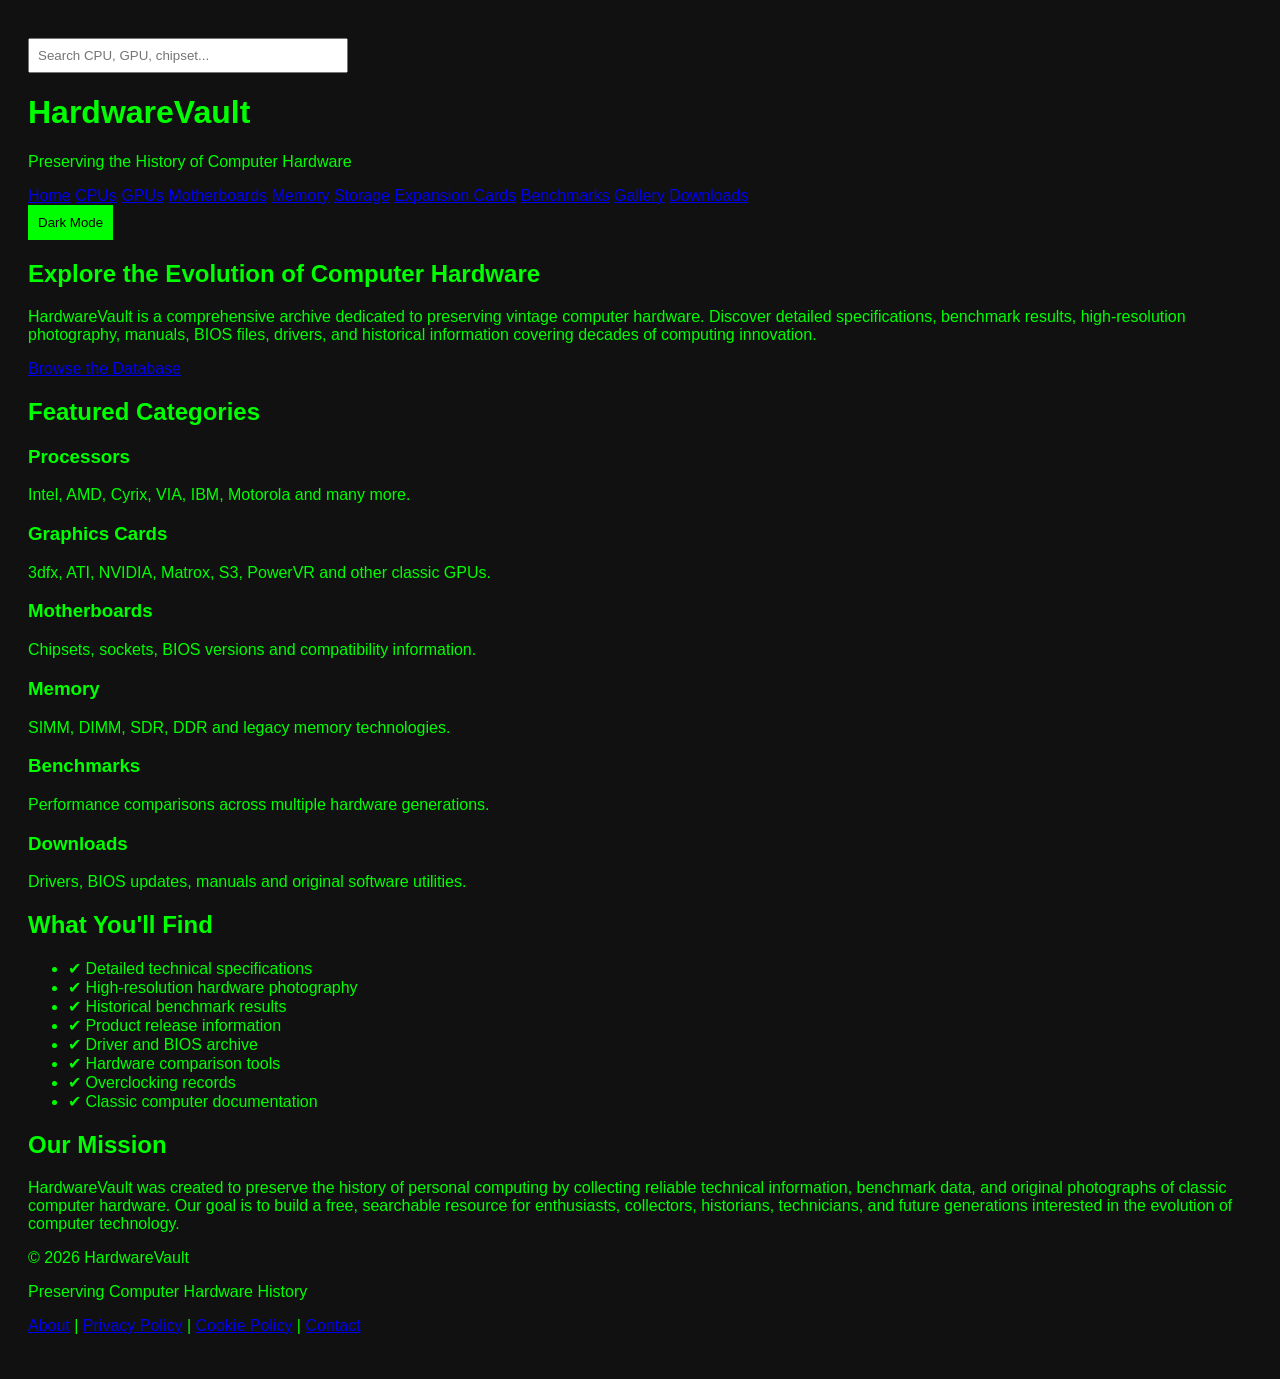
==== commit 8dff9856: "Add files via upload" ====
--- a/index.html
+++ b/index.html
@@ -22,7 +22,7 @@
 
 <meta name="author" content="HardwareVault">
 
-<link rel="stylesheet" href="style.css">
+<link rel="stylesheet" href="css/style.css">
 
 <link rel="icon" href="favicon.ico">
 
@@ -55,6 +55,8 @@
 <a href="downloads/">Downloads</a>
 
 </nav>
+
+<button id="themeToggle" class="theme-toggle" type="button">Dark Mode</button>
 
 </header>
 
--- a/css/style.css
+++ b/css/style.css
@@ -0,0 +1,20 @@
+body {
+font-family: Arial;
+background: #111;
+color: #0f0;
+padding: 20px;
+}
+
+input, textarea, select {
+display: block;
+margin: 10px 0;
+padding: 8px;
+width: 300px;
+}
+
+button {
+padding: 10px;
+background: lime;
+border: none;
+cursor: pointer;
+}
